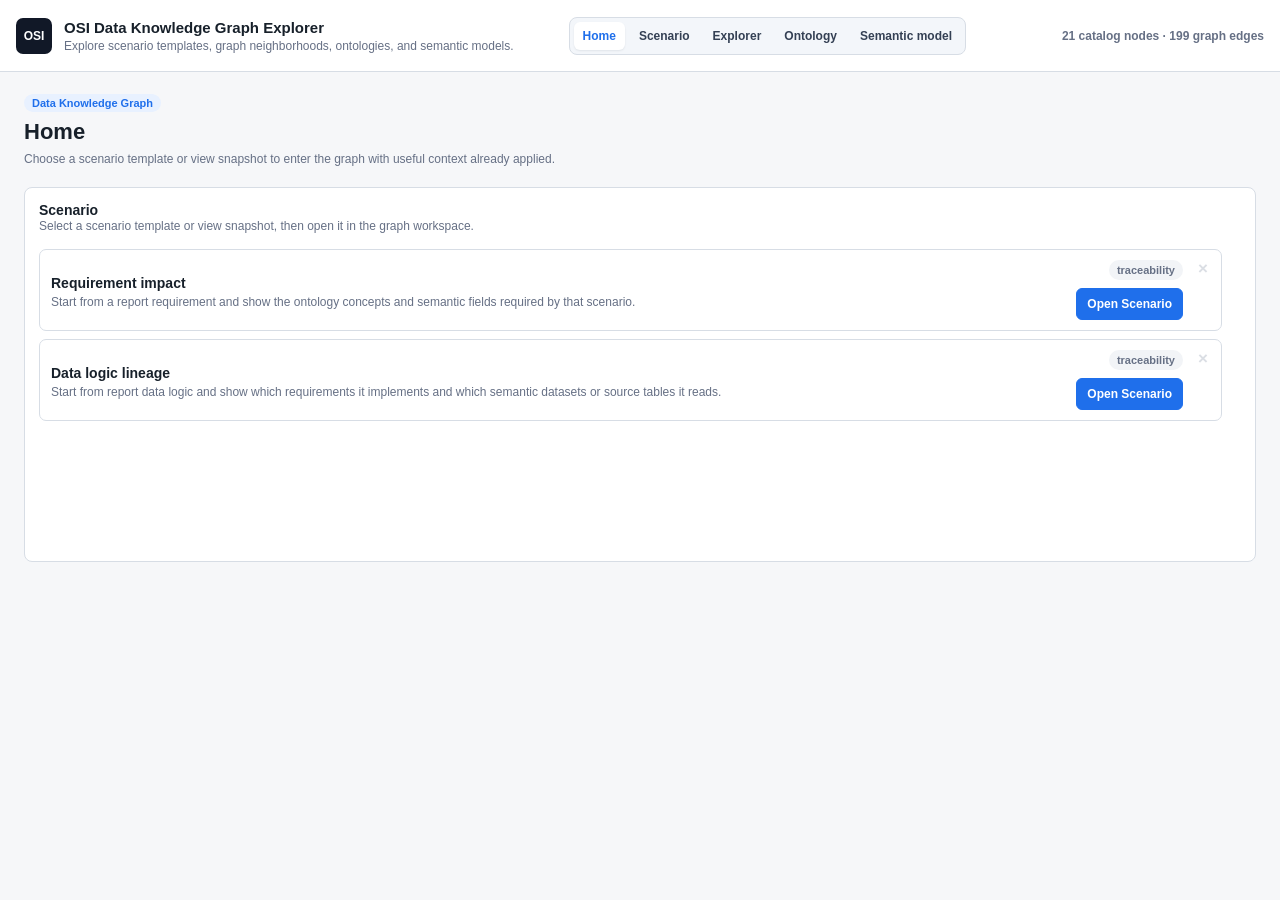
==== demo/collateral/frontend/index.html @ bb458a73 "Refine scenario home cards and focus search" ====
<!doctype html>
<html lang="en">
  <head>
    <meta charset="utf-8" />
    <meta name="viewport" content="width=device-width, initial-scale=1" />
    <title>OSI Data Knowledge Graph Explorer</title>
    <link rel="stylesheet" href="./style.css?v=osi-scenario-home-v1" />
  </head>
  <body>
    <header class="topbar">
      <div class="brand">
        <div class="mark">OSI</div>
        <div>
          <h1>OSI Data Knowledge Graph Explorer</h1>
          <p>Explore scenario templates, graph neighborhoods, ontologies, and semantic models.</p>
        </div>
      </div>
      <nav class="page-tabs" aria-label="Main views">
        <button id="homeTab" class="tab-button active" type="button">Home</button>
        <button id="scenarioTab" class="tab-button" type="button">Scenario</button>
        <button id="graphTab" class="tab-button" type="button">Explorer</button>
        <button id="ontologyTab" class="tab-button" type="button">Ontology</button>
        <button id="semanticTab" class="tab-button" type="button">Semantic model</button>
      </nav>
      <div id="stats" class="stats"></div>
    </header>

    <main id="homePage" class="page home-page">
      <section class="home-shell">
        <div class="home-header">
          <span class="type-pill">Data Knowledge Graph</span>
          <h2>Home</h2>
          <p>Choose a scenario template or view snapshot to enter the graph with useful context already applied.</p>
        </div>
        <div class="home-grid">
          <section class="home-panel wide">
            <div class="panel-heading">
              <div>
                <h3>Scenario</h3>
                <p>Select a scenario template or view snapshot, then open it in the graph workspace.</p>
              </div>
            </div>
            <div id="homeScenarioList" class="home-card-list home-scroll-list scenario-home-list"></div>
          </section>
        </div>
      </section>
    </main>

    <main id="scenarioPage" class="page scenario-page hidden">
      <section class="scenario-page-shell">
        <div class="home-header compact-header">
          <span class="type-pill">Scenario</span>
          <h2>Scenario</h2>
          <p>Scenario templates apply reusable graph filters and a selectable center node type. View snapshots capture the exact graph state, including selected nodes, expanded fields, selected field links, hidden nodes, scroll, and dragged positions.</p>
        </div>
        <div class="scenario-layout">
          <aside class="scenario-list-column">
            <section class="scenario-block">
              <div class="section-title">Scenario Template</div>
              <div id="presetScenarioList" class="scenario-list"></div>
            </section>
            <section class="scenario-block">
              <div class="section-title">View Snapshot</div>
              <div id="savedScenarioList" class="scenario-list"></div>
            </section>
          </aside>
          <section class="scenario-detail-panel">
            <div id="scenarioDetailPanel" class="scenario-detail-content"></div>
          </section>
        </div>
      </section>
    </main>

    <main id="catalogPage" class="page catalog-page hidden" aria-hidden="true">
      <section class="search-sidebar">
        <label class="field">
          <span>Node name / keyword</span>
          <input id="catalogSearchInput" type="search" placeholder="Search concept, table, requirement, field..." autocomplete="off" />
        </label>

        <section class="filter-section">
          <div class="section-title">Node Type</div>
          <div id="catalogNodeTypeFilters" class="chip-list"></div>
        </section>

        <section class="filter-section">
          <div class="section-title">Edge Type</div>
          <div id="catalogBusinessEdgeTypeFilters" class="chip-list"></div>
          <div id="catalogEdgeTypeFilters" class="chip-list"></div>
          <p class="filter-help">Edge chips filter node-to-node relationships. Field-level links are shown by selecting fields or metric overlays.</p>
        </section>

        <button id="catalogResetButton" class="secondary" type="button">Reset search filters</button>
      </section>

      <section class="catalog-results-shell">
        <div class="results-header">
          <div>
            <h2>Catalog Results</h2>
            <p id="catalogResultSummary">Select a node or relationship to inspect its raw metadata.</p>
          </div>
        </div>
        <div class="result-columns">
          <section>
            <div class="section-title">Nodes</div>
            <div id="nodeResults" class="result-list"></div>
          </section>
          <section>
            <div class="section-title">Edges</div>
            <div id="edgeResults" class="result-list"></div>
          </section>
        </div>
      </section>

      <aside class="detail-panel">
        <div class="detail-header">
          <span id="catalogDetailBadge" class="type-pill">Nothing selected</span>
          <h2 id="catalogDetailTitle">Select a result</h2>
          <p id="catalogDetailDescription">The raw OSI-derived catalog record or graph edge will appear here.</p>
          <button id="openGraphButton" class="primary" type="button" disabled>Open in graph</button>
        </div>
        <div id="catalogDetailBody" class="detail-body"></div>
      </aside>
    </main>

    <main id="graphPage" class="page graph-page hidden">
      <aside class="graph-controls">
        <button id="backToCatalogButton" class="secondary hidden" type="button">Back to catalog</button>

        <section id="graphFocusSection" class="filter-section">
          <div class="section-title">Focus</div>
          <div id="graphFocusCard" class="focus-card"></div>
          <label class="field compact-field">
            <span>Focus node</span>
            <input id="graphFocusInput" type="search" list="graphFocusDatalist" placeholder="Search node name, type, or id..." autocomplete="off" />
            <datalist id="graphFocusDatalist"></datalist>
            <div id="graphFocusResults" class="focus-search-results hidden"></div>
          </label>
        </section>

        <section id="graphViewSelectorSection" class="filter-section hidden">
          <div id="graphViewSelectorTitle" class="section-title">View Object</div>
          <select id="graphViewSelector" aria-label="View object selector"></select>
        </section>

        <section id="graphHiddenSection" class="filter-section">
          <div class="section-title">Hidden Nodes</div>
          <div id="hiddenNodeList" class="hidden-node-list"></div>
          <button id="restoreHiddenButton" class="secondary" type="button">Restore hidden nodes</button>
        </section>

        <section id="graphDepthSection" class="filter-section">
          <div class="section-title">Max Depth</div>
          <div class="depth-row">
            <input id="depthInput" type="range" min="1" max="4" value="1" />
            <strong id="depthValue">1</strong>
          </div>
        </section>

        <section id="graphNodeTypeSection" class="filter-section">
          <div class="section-title">Node Type</div>
          <div id="graphNodeTypeFilters" class="chip-list"></div>
        </section>

        <section id="graphMetricSection" class="filter-section hidden">
          <div class="section-title">Metric Overlay</div>
          <div id="graphMetricFilters" class="chip-list"></div>
          <p class="filter-help">Selected metrics are drawn as overlay nodes with their semantic and dataset dependencies.</p>
        </section>

        <section id="graphEdgeTypeSection" class="filter-section">
          <div class="section-title">Edge Type</div>
          <div id="graphBusinessEdgeTypeFilters" class="chip-list"></div>
          <div id="graphEdgeTypeFilters" class="chip-list"></div>
          <p class="filter-help">Edge chips filter node-to-node relationships. Field-level links are shown by selecting fields or metric overlays.</p>
        </section>

        <button id="graphResetButton" class="secondary" type="button">Reset graph filters</button>

        <div id="graphScenarioSidebarHost">
          <section id="graphScenarioSection" class="filter-section scenario-section">
          <div class="section-title">Scenario</div>
          <div class="scenario-controls">
            <select id="scenarioSelect" aria-label="Scenario template or view snapshot"></select>
            <select id="scenarioCenterSelect" aria-label="Scenario center node"></select>
            <p id="scenarioHint" class="filter-help">Use Save scenario to store reusable templates or exact view snapshots.</p>
          </div>
        </section>
        </div>
      </aside>

      <section class="graph-shell">
        <div class="graph-toolbar">
          <div class="graph-title-area">
            <span id="focusType" class="type-pill">node</span>
            <div id="graphScopeSelectorHost" class="graph-scope-selector hidden">
              <label>
                <span id="graphScopeSelectorLabel">Model</span>
                <select id="graphScopeSelector" aria-label="Graph view scope selector"></select>
              </label>
            </div>
            <div id="graphScenarioTopHost" class="scenario-top-host hidden"></div>
            <h2 id="focusTitle">Explorer</h2>
            <p id="focusDescription">Choose max depth and filters to decide which nodes and edges are visible.</p>
          </div>
          <div class="toolbar-actions">
            <button id="fitButton" type="button">Fit graph</button>
            <button id="expandSelectedButton" type="button">Expand fields</button>
            <button id="openScenarioSaveButton" class="primary" type="button">Save scenario</button>
          </div>
        </div>
        <div id="graphViewport" class="graph-viewport">
          <svg id="edgeLayer" aria-hidden="true"></svg>
          <div id="graphBoard" class="graph-board"></div>
          <svg id="fieldEdgeLayer" aria-hidden="true"></svg>
        </div>
      </section>

      <aside class="detail-panel graph-detail">
        <div class="detail-header">
          <span id="graphDetailBadge" class="type-pill">Graph detail</span>
          <h2 id="graphDetailTitle">Select a node or edge</h2>
          <p id="graphDetailDescription">Graph selection details appear here.</p>
        </div>
        <div id="graphDetailBody" class="detail-body"></div>
      </aside>
    </main>


    <div id="scenarioSaveModal" class="modal-backdrop hidden" role="dialog" aria-modal="true" aria-labelledby="scenarioSaveModalTitle">
      <section class="modal-card scenario-save-modal">
        <div class="modal-header">
          <div>
            <span class="type-pill">Scenario</span>
            <h2 id="scenarioSaveModalTitle">Save scenario</h2>
          </div>
          <button id="scenarioModalCloseButton" class="icon-button" type="button" aria-label="Close save scenario dialog">&times;</button>
        </div>
        <div class="modal-body">
          <label class="field">
            <span>Save Type</span>
            <select id="scenarioModalSaveKindSelect" aria-label="Scenario save type">
              <option value="template">Scenario Template</option>
              <option value="snapshot">View Snapshot</option>
            </select>
          </label>
          <label class="field">
            <span>Name</span>
            <input id="scenarioModalNameInput" type="text" placeholder="Scenario name" autocomplete="off" />
          </label>
          <label class="field">
            <span>Description</span>
            <textarea id="scenarioModalDescriptionInput" rows="4" placeholder="Describe when this scenario should be used"></textarea>
          </label>
          <p id="scenarioModalHint" class="filter-help">Scenario Template saves reusable filters. View Snapshot saves the exact current graph state.</p>
        </div>
        <div class="modal-actions">
          <button id="scenarioModalCancelButton" type="button">Cancel</button>
          <button id="scenarioModalSaveButton" class="primary" type="button">Save scenario</button>
        </div>
      </section>
    </div>
    <script src="./vendor/elk.bundled.js?v=0.9.3"></script>
    <script src="./graph-data.js?v=osi-scenario-home-v1"></script>
    <script src="./catalog-data.js?v=osi-scenario-home-v1"></script>
    <script src="./summary-data.js?v=osi-scenario-home-v1"></script>
    <script src="./scenario-data.js?v=osi-scenario-home-v1"></script>
    <script src="./app.js?v=osi-scenario-home-v1"></script>
  </body>
</html>
---- demo/collateral/frontend/style.css ----
:root {
  --bg: #f6f7f9;
  --panel: #ffffff;
  --panel-soft: #f3f6fa;
  --text: #17202a;
  --muted: #667085;
  --line: #d7dde5;
  --line-soft: #edf0f4;
  --accent: #1f6feb;
  --accent-soft: #e8f1ff;
  --shadow: 0 1px 2px rgba(16, 24, 40, .06), 0 14px 32px rgba(16, 24, 40, .08);
}

* { box-sizing: border-box; }

#codex-browser-sidebar-comments-root {
  pointer-events: none !important;
}

body {
  margin: 0;
  height: 100vh;
  overflow: hidden;
  display: grid;
  grid-template-rows: 72px minmax(0, 1fr);
  background: var(--bg);
  color: var(--text);
  font-family: Inter, "Segoe UI", Arial, sans-serif;
  letter-spacing: 0;
}

button,
input,
select,
textarea {
  font: inherit;
}

button {
  min-height: 32px;
  border: 1px solid var(--line);
  border-radius: 6px;
  background: #fff;
  color: #344054;
  padding: 6px 10px;
  font-size: 12px;
  font-weight: 700;
  cursor: pointer;
}

button:hover {
  border-color: #aeb9c8;
  background: #f9fbff;
}

button:disabled {
  cursor: not-allowed;
  opacity: .48;
}

button.primary,
button.active {
  border-color: var(--accent);
  background: var(--accent);
  color: #fff;
}

button.secondary {
  width: 100%;
}
.danger-button {
  border-color: #fecaca;
  color: #b42318;
  background: #fff;
}

.danger-button:hover {
  border-color: #fda4af;
  background: #fff5f5;
}

.danger-button:disabled {
  opacity: .45;
  cursor: not-allowed;
}

input[type="search"],
input[type="text"],
select {
  width: 100%;
  height: 38px;
  border: 1px solid var(--line);
  border-radius: 6px;
  padding: 0 12px;
  outline: none;
  background: #fff;
  color: var(--text);
}
textarea {
  width: 100%;
  min-height: 96px;
  border: 1px solid var(--line);
  border-radius: 6px;
  padding: 9px 11px;
  outline: none;
  background: #fff;
  color: var(--text);
  resize: vertical;
  line-height: 1.4;
}

input[type="search"]:focus,
input[type="text"]:focus,
select:focus,
textarea:focus {
  border-color: #8fb3ff;
  box-shadow: 0 0 0 3px rgba(31, 111, 235, .12);
}

h1,
h2,
h3,
p {
  margin: 0;
}

.topbar {
  display: grid;
  grid-template-columns: minmax(280px, 1fr) auto minmax(180px, 280px);
  gap: 18px;
  align-items: center;
  padding: 0 16px;
  border-bottom: 1px solid var(--line);
  background: rgba(255, 255, 255, .98);
  z-index: 10;
}

.brand {
  display: flex;
  align-items: center;
  gap: 12px;
  min-width: 0;
}

.mark {
  width: 36px;
  height: 36px;
  display: grid;
  place-items: center;
  border-radius: 7px;
  background: #111827;
  color: #fff;
  font-size: 12px;
  font-weight: 850;
}

.brand h1 {
  font-size: 15px;
  font-weight: 780;
}

.brand p,
.field span,
.stats,
.muted {
  color: var(--muted);
}

.brand p {
  margin-top: 3px;
  font-size: 12px;
}

.page-tabs {
  display: inline-flex;
  flex-wrap: wrap;
  justify-content: center;
  gap: 5px;
  padding: 4px;
  border: 1px solid var(--line);
  border-radius: 8px;
  background: var(--panel-soft);
}

.tab-button {
  border: 0;
  min-height: 28px;
  padding: 0 9px;
  background: transparent;
  font-size: 12px;
}

.tab-button.active {
  background: #fff;
  color: var(--accent);
  box-shadow: 0 1px 2px rgba(16, 24, 40, .08);
}

.stats {
  justify-self: end;
  font-size: 12px;
  font-weight: 650;
}

.page {
  min-height: 0;
  overflow: hidden;
}

.hidden {
  display: none !important;
}

.catalog-page {
  display: grid;
  grid-template-columns: 300px minmax(720px, 1fr) 430px;
}

.graph-page {
  display: grid;
  grid-template-columns: 300px minmax(640px, 1fr) 410px;
}

.search-sidebar,
.graph-controls,
.detail-panel {
  min-height: 0;
  overflow: auto;
  background: var(--panel);
}

.search-sidebar,
.graph-controls {
  border-right: 1px solid var(--line);
  padding: 14px;
}

.detail-panel {
  border-left: 1px solid var(--line);
}

.field {
  display: grid;
  gap: 6px;
}

.field span,
.section-title {
  font-size: 11px;
  font-weight: 850;
  text-transform: uppercase;
}

.section-title {
  margin-bottom: 10px;
  color: #344054;
}

.filter-section {
  padding: 14px 0;
  border-bottom: 1px solid var(--line-soft);
}

.filter-section:last-of-type {
  border-bottom: 0;
}

.chip-list {
  display: flex;
  flex-wrap: wrap;
  gap: 7px;
}

.filter-subtitle {
  margin: 2px 0 -1px;
  color: var(--muted);
  font-size: 10px;
  font-weight: 850;
  letter-spacing: .02em;
  text-transform: uppercase;
}
.filter-chip {
  min-height: 26px;
  padding: 4px 8px;
  border-radius: 999px;
  font-size: 11px;
}

.filter-chip.type-colored {
  border-color: color-mix(in srgb, var(--chip-color) 42%, #d5deea);
  background: color-mix(in srgb, var(--chip-color) 8%, #fff);
  color: var(--chip-color);
}

.filter-chip.type-colored.active {
  border-color: var(--chip-color);
  background: var(--chip-color);
  color: #fff;
}

.filter-chip small {
  opacity: .72;
}

#catalogBusinessEdgeTypeFilters,
#catalogEdgeTypeFilters,
#graphBusinessEdgeTypeFilters,
#graphEdgeTypeFilters {
  display: grid;
  grid-template-columns: minmax(0, 1fr);
  gap: 6px;
}

.relation-chip {
  max-width: 100%;
  border-radius: 7px;
  white-space: normal;
  overflow-wrap: anywhere;
}

.route-chip {
  width: 100%;
  display: grid;
  min-height: 30px;
  grid-template-columns: minmax(0, 1fr) 16px minmax(0, 1fr);
  align-items: center;
  gap: 5px;
  padding: 5px 7px;
  border-color: #d5deea;
  background: #fff;
  color: #26364c;
  box-shadow: inset 0 0 0 1px rgba(255, 255, 255, .55);
}

.route-chip:hover {
  border-color: #aeb9c8;
  background: #f8fbff;
}

.route-chip.active {
  border-color: #84aef5;
  background: #f3f7ff;
  color: #17233a;
  box-shadow: inset 3px 0 0 var(--accent);
}

.route-end {
  min-width: 0;
  display: inline-flex;
  align-items: center;
  gap: 5px;
}

.route-dot {
  width: 7px;
  height: 7px;
  flex: 0 0 7px;
  border-radius: 999px;
  background: var(--route-color);
}

.route-name {
  min-width: 0;
  overflow: hidden;
  color: inherit;
  font-size: 10.5px;
  font-weight: 750;
  line-height: 1.15;
  text-overflow: ellipsis;
  white-space: nowrap;
}

.route-arrow {
  color: #66758a;
  font-size: 10px;
  font-weight: 800;
  text-align: center;
}

.multi-select {
  width: 100%;
}

.multi-select summary {
  min-height: 34px;
  display: flex;
  align-items: center;
  justify-content: space-between;
  gap: 8px;
  padding: 7px 10px;
  border: 1px solid #cfd8e6;
  border-radius: 7px;
  background: #fff;
  color: #1d2939;
  font-size: 12px;
  font-weight: 750;
  cursor: pointer;
  user-select: none;
}

.multi-select summary::-webkit-details-marker {
  display: none;
}

.multi-select summary::after {
  content: "";
  width: 7px;
  height: 7px;
  border-right: 1.6px solid #667085;
  border-bottom: 1.6px solid #667085;
  transform: rotate(45deg) translateY(-2px);
}

.multi-select[open] summary::after {
  transform: rotate(-135deg) translateY(-1px);
}

.multi-select-menu {
  margin-top: 6px;
  max-height: 220px;
  overflow: auto;
  padding: 6px;
  border: 1px solid #d9e2ee;
  border-radius: 7px;
  background: #fff;
  box-shadow: var(--shadow);
}

.multi-actions {
  display: flex;
  gap: 6px;
  padding: 2px 2px 7px;
  margin-bottom: 3px;
  border-bottom: 1px solid var(--line-soft);
}

.multi-actions button {
  min-height: 24px;
  padding: 3px 7px;
  border-radius: 6px;
  font-size: 11px;
}

.multi-option {
  display: grid;
  grid-template-columns: 16px minmax(0, 1fr);
  align-items: start;
  gap: 8px;
  padding: 7px 6px;
  border-radius: 6px;
  color: #344054;
  font-size: 12px;
  line-height: 1.35;
  cursor: pointer;
}

.multi-option:hover {
  background: #f2f6fb;
}

.multi-option input {
  margin: 1px 0 0;
  accent-color: var(--accent);
}

.multi-option span {
  overflow-wrap: anywhere;
}

.filter-help {
  margin-top: 8px;
  color: var(--muted);
  font-size: 11px;
  line-height: 1.35;
}

.scenario-controls {
  display: grid;
  gap: 8px;
}

.scenario-section {
  margin-top: 14px;
}

.scenario-actions {
  display: grid;
  grid-template-columns: minmax(0, 1fr) minmax(0, 1fr);
  gap: 8px;
}

.hidden-node-list {
  display: grid;
  gap: 7px;
  margin-bottom: 8px;
}

.hidden-node-row {
  display: grid;
  grid-template-columns: minmax(0, 1fr) auto;
  align-items: center;
  gap: 8px;
  padding: 8px;
  border: 1px solid var(--line);
  border-radius: 7px;
  background: #fff;
}

.hidden-node-row strong,
.hidden-node-row small {
  display: block;
  overflow-wrap: anywhere;
}

.hidden-node-row small {
  margin-top: 2px;
  color: var(--muted);
  font-size: 11px;
}

.hidden-node-row button {
  min-height: 24px;
  padding: 3px 7px;
  border-radius: 999px;
  font-size: 11px;
}

.catalog-results-shell {
  min-width: 0;
  min-height: 0;
  overflow: hidden;
  display: grid;
  grid-template-rows: auto minmax(0, 1fr);
}

.results-header,
.graph-toolbar {
  padding: 16px 18px;
  border-bottom: 1px solid var(--line-soft);
  background: #fff;
}

.results-header h2,
.graph-toolbar h2,
.detail-header h2 {
  font-size: 20px;
  font-weight: 780;
  overflow-wrap: anywhere;
}

.results-header p,
.graph-toolbar p,
.detail-header p {
  margin-top: 5px;
  color: var(--muted);
  font-size: 13px;
  line-height: 1.45;
}

.result-columns {
  min-height: 0;
  overflow: hidden;
  display: grid;
  grid-template-columns: minmax(0, 1fr) minmax(0, 1fr);
  gap: 14px;
  padding: 14px;
}

.result-columns > section {
  min-height: 0;
  overflow: hidden;
  display: grid;
  grid-template-rows: auto minmax(0, 1fr);
}

.result-list {
  min-height: 0;
  overflow: auto;
  display: grid;
  align-content: start;
  gap: 8px;
}

.result-item,
.edge-item,
.mini-card {
  border: 1px solid var(--line);
  border-radius: 7px;
  background: #fff;
  padding: 10px;
  cursor: pointer;
}

.result-item,
.edge-item {
  position: relative;
  padding-right: 74px;
}

.result-item:hover,
.result-item.selected,
.edge-item:hover,
.edge-item.selected,
.mini-card:hover {
  border-color: var(--accent);
  box-shadow: 0 0 0 3px rgba(31, 111, 235, .10);
}

.result-row {
  display: grid;
  grid-template-columns: 12px minmax(0, 1fr);
  gap: 9px;
}

.result-dot,
.node-dot {
  width: 10px;
  height: 10px;
  margin-top: 3px;
  border-radius: 50%;
  flex: 0 0 auto;
}

.result-name,
.mini-card strong {
  display: block;
  font-size: 13px;
  font-weight: 760;
  overflow-wrap: anywhere;
}

.result-meta,
.edge-meta,
.mini-card small,
.node-title small,
.node-description,
.field-row small {
  color: var(--muted);
  font-size: 11px;
  line-height: 1.35;
}

.result-meta,
.edge-meta {
  margin-top: 3px;
  overflow-wrap: anywhere;
}

.inline-action {
  position: absolute;
  top: 8px;
  right: 8px;
  min-height: 24px;
  padding: 2px 8px;
  border-radius: 999px;
  font-size: 11px;
}

.edge-line {
  display: flex;
  flex-wrap: wrap;
  gap: 5px;
  align-items: center;
  font-size: 12px;
  line-height: 1.4;
}

.edge-line strong {
  overflow-wrap: anywhere;
}

.detail-header {
  padding: 18px;
  border-bottom: 1px solid var(--line);
}

.detail-header .primary {
  margin-top: 14px;
}

.detail-body {
  padding-bottom: 20px;
}

.detail-section {
  padding: 15px 18px;
  border-bottom: 1px solid var(--line-soft);
}

.detail-section h3 {
  margin-bottom: 10px;
  color: #344054;
  font-size: 11px;
  font-weight: 850;
  text-transform: uppercase;
}

.type-pill,
.edge-pill,
.tag-pill {
  display: inline-flex;
  align-items: center;
  width: fit-content;
  max-width: 100%;
  border-radius: 999px;
  padding: 3px 8px;
  background: var(--accent-soft);
  color: var(--accent);
  font-size: 11px;
  font-weight: 800;
  overflow-wrap: anywhere;
}

.tag-list {
  display: flex;
  flex-wrap: wrap;
  gap: 6px;
}

.tag-pill {
  color: #475467;
  background: #eef2f7;
}

.kv {
  display: grid;
  grid-template-columns: 112px minmax(0, 1fr);
  gap: 10px;
  padding: 7px 0;
  border-bottom: 1px solid var(--line-soft);
  font-size: 12px;
}

.kv:last-child {
  border-bottom: 0;
}

.kv span {
  color: var(--muted);
}

.kv strong {
  font-weight: 650;
  overflow-wrap: anywhere;
  line-height: 1.4;
}

.raw-block {
  margin: 0;
  max-height: 360px;
  overflow: auto;
  border: 1px solid var(--line);
  border-radius: 7px;
  padding: 10px;
  background: #101828;
  color: #f8fafc;
  font-size: 11px;
  line-height: 1.45;
  white-space: pre-wrap;
  overflow-wrap: anywhere;
}

.field-table {
  border: 1px solid var(--line);
  border-radius: 7px;
  overflow: hidden;
}

.field-table-row {
  display: grid;
  grid-template-columns: minmax(0, 1fr) 86px;
  gap: 8px;
  padding: 8px 10px;
  border-top: 1px solid var(--line-soft);
  font-size: 12px;
}

.field-table-row:first-child {
  border-top: 0;
}

.field-table-row strong {
  overflow-wrap: anywhere;
}

.mini-list {
  display: grid;
  gap: 8px;
}

.mini-card p {
  margin-top: 5px;
  color: var(--muted);
  font-size: 12px;
  line-height: 1.4;
}

.focus-card {
  border: 1px solid var(--line);
  border-radius: 7px;
  padding: 10px;
  background: var(--panel-soft);
}

.focus-card strong {
  display: block;
  font-size: 13px;
  overflow-wrap: anywhere;
}

.focus-card small {
  display: block;
  margin-top: 4px;
  color: var(--muted);
  font-size: 11px;
  overflow-wrap: anywhere;
}

.detail-header p:empty {
  display: none;
}

.compact-field {
  margin-top: 8px;
}

.compact-field input {
  min-height: 34px;
  font-size: 12px;
}

.compact-field {
  position: relative;
}

.focus-search-results {
  position: absolute;
  z-index: 40;
  left: 0;
  right: 0;
  top: calc(100% + 4px);
  max-height: 260px;
  overflow-y: auto;
  border: 1px solid var(--line);
  border-radius: 7px;
  background: var(--panel);
  box-shadow: 0 14px 34px rgba(15, 23, 42, 0.14);
  padding: 4px;
}

.focus-search-option {
  width: 100%;
  display: grid;
  gap: 2px;
  padding: 7px 8px;
  border: 0;
  border-radius: 5px;
  background: transparent;
  text-align: left;
  cursor: pointer;
}

.focus-search-option:hover {
  background: #eff6ff;
}

.focus-search-option strong {
  font-size: 12px;
  line-height: 1.25;
  color: var(--text);
  overflow-wrap: anywhere;
}

.focus-search-option small,
.focus-search-empty {
  font-size: 11px;
  line-height: 1.3;
  color: var(--muted);
  overflow-wrap: anywhere;
}

.focus-search-empty {
  padding: 8px;
}

.home-page .home-panel.wide {
  grid-column: 1 / -1;
}

.depth-row {
  display: grid;
  grid-template-columns: minmax(0, 1fr) 32px;
  gap: 10px;
  align-items: center;
}

.depth-row strong {
  text-align: center;
}

.graph-shell {
  min-width: 0;
  min-height: 0;
  display: grid;
  grid-template-rows: auto minmax(0, 1fr);
  overflow: hidden;
}

.graph-toolbar {
  display: flex;
  justify-content: space-between;
  align-items: flex-start;
  gap: 16px;
}

.graph-toolbar h2 {
  margin-top: 8px;
}

.toolbar-actions {
  display: flex;
  gap: 8px;
  white-space: nowrap;
}

.graph-viewport {
  position: relative;
  min-height: 0;
  overflow: auto;
  background:
    linear-gradient(#e9eef5 1px, transparent 1px),
    linear-gradient(90deg, #e9eef5 1px, transparent 1px),
    #fbfcfe;
  background-size: 28px 28px;
}

#edgeLayer,
#fieldEdgeLayer {
  position: absolute;
  inset: 0;
  width: 1800px;
  height: 1300px;
  pointer-events: auto;
}

#edgeLayer {
  z-index: 1;
}

#fieldEdgeLayer {
  z-index: 3;
  pointer-events: none;
}

.graph-board {
  position: relative;
  width: 1800px;
  height: 1300px;
  z-index: 2;
  pointer-events: none;
}

.graph-band {
  position: absolute;
  border: 1px solid #cfd8e6;
  border-radius: 8px;
  background: rgba(255, 255, 255, .64);
  box-shadow: inset 0 0 0 1px rgba(255, 255, 255, .72);
  z-index: 0;
  pointer-events: none;
  padding: 14px 16px;
  color: #344054;
}

.graph-band strong,
.graph-band small {
  display: block;
}

.graph-band strong {
  font-size: 13px;
  font-weight: 780;
  text-transform: uppercase;
}

.graph-band small {
  margin-top: 3px;
  font-size: 11px;
  color: var(--muted);
}

.graph-band.ontology {
  border-color: #b9d2ff;
  background: rgba(244, 248, 255, .68);
}

.graph-band.semantic {
  border-color: #a9d9b8;
  background: rgba(243, 251, 245, .68);
}
.graph-node {
  --node-color: #64748b;
  position: absolute;
  width: 230px;
  min-height: 94px;
  border: 1px solid color-mix(in srgb, var(--node-color) 38%, #cfd8e6);
  border-radius: 7px;
  background: linear-gradient(90deg, color-mix(in srgb, var(--node-color) 8%, #fff) 0%, #ffffff 58%);
  box-shadow: var(--shadow);
  cursor: grab;
  overflow: hidden;
  pointer-events: auto;
}

.graph-node::before {
  content: "";
  position: absolute;
  inset: 0 auto 0 0;
  width: 5px;
  background: var(--node-color);
}

.graph-node.concept-node {
  border-color: #b9d2ff;
  background: linear-gradient(90deg, #f4f8ff 0%, #ffffff 58%);
}

.graph-node.concept-node::before {
  background: var(--node-color, #2563eb);
}

.graph-node.db-node {
  border-color: #a9d9b8;
  background: linear-gradient(90deg, #f3fbf5 0%, #ffffff 58%);
}

.graph-node.db-node::before {
  background: var(--node-color, #159947);
}
.graph-node.requirement-node {
  border-color: #fed7aa;
  background: linear-gradient(90deg, #fff7ed 0%, #ffffff 58%);
}

.graph-node.requirement-node::before {
  background: var(--node-color, #c2410c);
}

.graph-node.data-logic-node {
  border-color: #ddd6fe;
  background: linear-gradient(90deg, #faf5ff 0%, #ffffff 58%);
}

.graph-node.data-logic-node::before {
  background: var(--node-color, #9333ea);
}

.graph-node.dragging {
  cursor: grabbing;
  border-color: var(--accent);
  box-shadow: 0 0 0 4px rgba(31, 111, 235, .16), var(--shadow);
}

.graph-node.expanded {
  width: 280px;
}

.lane-label {
  position: absolute;
  z-index: 0;
  padding: 4px 8px;
  border: 1px solid #d9e2ee;
  border-radius: 999px;
  background: rgba(255, 255, 255, .82);
  color: #667085;
  font-size: 11px;
  font-weight: 850;
  text-transform: uppercase;
  pointer-events: none;
}

.graph-node.center {
  border-color: var(--accent);
  box-shadow: 0 0 0 4px rgba(31, 111, 235, .13), var(--shadow);
}

.graph-node.selected,
.graph-node:hover {
  border-color: var(--accent);
}

.node-main {
  position: relative;
  padding: 13px 34px 11px 15px;
}

.node-top {
  display: flex;
  align-items: flex-start;
  justify-content: space-between;
  gap: 8px;
}

.node-actions {
  display: flex;
  flex-wrap: wrap;
  justify-content: flex-end;
  gap: 5px;
  flex: 0 0 auto;
}

.node-title {
  min-width: 0;
}

.node-title-text {
  min-width: 0;
}

.node-kind-badge {
  display: inline-flex;
  align-items: center;
  width: fit-content;
  max-width: 100%;
  margin-bottom: 4px;
  padding: 2px 7px;
  border-radius: 999px;
  font-size: 10px;
  font-weight: 850;
  line-height: 1.2;
  text-transform: uppercase;
  letter-spacing: 0;
  color: var(--node-color);
  background: color-mix(in srgb, var(--node-color) 13%, #fff);
}

.node-kind-badge.concept {
  color: #1d4ed8;
  background: #dbeafe;
}

.node-kind-badge.db {
  color: #047857;
  background: #d9fbe8;
}

.node-kind-badge.other {
  color: #475467;
  background: #eef2f7;
}
.node-kind-badge.requirement {
  color: #c2410c;
  background: #ffedd5;
}

.node-kind-badge.data-logic {
  color: #7e22ce;
  background: #f3e8ff;
}

.graph-node[data-node-type] {
  border-color: color-mix(in srgb, var(--node-color) 38%, #cfd8e6);
  background: linear-gradient(90deg, color-mix(in srgb, var(--node-color) 8%, #fff) 0%, #ffffff 58%);
}

.graph-node[data-node-type]::before {
  background: var(--node-color);
}

.graph-node[data-node-type] .node-kind-badge {
  color: var(--node-color);
  background: color-mix(in srgb, var(--node-color) 13%, #fff);
}

.node-title strong {
  display: block;
  font-size: 13px;
  line-height: 1.25;
  overflow-wrap: anywhere;
}

.node-description {
  margin-top: 8px;
  display: -webkit-box;
  -webkit-line-clamp: 2;
  -webkit-box-orient: vertical;
  overflow: hidden;
}

.expand-toggle {
  min-height: 24px;
  padding: 2px 7px;
  font-size: 11px;
  border-radius: 999px;
}

.hide-node-button {
  position: absolute;
  top: 7px;
  right: 7px;
  display: inline-grid;
  place-items: center;
  width: 22px;
  height: 22px;
  min-height: 22px;
  padding: 0;
  border-radius: 999px;
  color: #667085;
  border-color: transparent;
  background: transparent;
  font-size: 18px;
  font-weight: 700;
  line-height: 1;
}

.hide-node-button:hover {
  color: #b42318;
  border-color: #f04438;
  background: #fff5f5;
}

.field-list {
  border-top: 1px solid var(--line-soft);
  background: #fbfcfe;
  padding: 6px;
}

.concept-node .field-list {
  background: #f7faff;
}

.db-node .field-list {
  background: #f6fbf7;
}

.field-row {
  display: grid;
  grid-template-columns: minmax(0, 1fr) 72px;
  gap: 10px;
  padding: 6px 8px;
  border: 1px solid transparent;
  border-radius: 6px;
}

.field-row:hover,
.field-row.connected {
  border-color: #b8cdfb;
  background: #eef5ff;
}

.field-row.selected {
  border-color: var(--accent);
  background: #e8f1ff;
  box-shadow: inset 3px 0 0 var(--accent);
}

.field-row strong {
  display: block;
  font-size: 12px;
  overflow-wrap: anywhere;
}

.field-row small {
  display: -webkit-box;
  -webkit-line-clamp: 2;
  -webkit-box-orient: vertical;
  overflow: hidden;
}

.field-row em {
  color: var(--muted);
  font-size: 10px;
  font-style: normal;
  white-space: nowrap;
  overflow: hidden;
  text-align: right;
  text-overflow: ellipsis;
}

.edge-path {
  fill: none;
  stroke: #98a2b3;
  stroke-width: 1.4;
  opacity: .64;
  pointer-events: stroke;
  cursor: pointer;
}

.edge-hit {
  fill: none;
  stroke: transparent;
  stroke-width: 14;
  pointer-events: stroke;
  cursor: pointer;
}

.edge-path.field-edge {
  stroke-dasharray: 4 4;
  stroke: #b7791f;
}

.edge-path.selected,
.edge-path:hover {
  stroke: var(--accent);
  stroke-width: 3;
  opacity: .96;
}

.edge-label {
  fill: #475467;
  stroke: #fff;
  stroke-width: 4px;
  paint-order: stroke;
  font-size: 10px;
  font-weight: 760;
  pointer-events: auto;
  cursor: pointer;
}

.edge-label.selected,
.edge-label:hover {
  fill: var(--accent);
}

.empty-state {
  padding: 14px;
  border: 1px dashed #cfd8e6;
  border-radius: 7px;
  color: var(--muted);
  background: #fbfcfe;
  font-size: 12px;
}

.empty-state.compact {
  padding: 9px;
  font-size: 11px;
}

@media (max-width: 1180px) {
  .catalog-page,
  .graph-page {
    grid-template-columns: 280px minmax(560px, 1fr);
  }

  .detail-panel {
    display: none;
  }

  .topbar {
    grid-template-columns: minmax(240px, 1fr) auto;
  }

  .stats {
    display: none;
  }
}

.graph-controls select {
  width: 100%;
  min-height: 32px;
  font-size: 12px;
}

.home-page,
.scenario-page {
  overflow: auto;
  background: var(--bg);
}

.home-shell,
.scenario-page-shell {
  max-width: 1320px;
  margin: 0 auto;
  padding: 22px 24px 28px;
}

.home-header {
  display: grid;
  gap: 7px;
  margin-bottom: 18px;
}

.home-header h2 {
  font-size: 22px;
  line-height: 1.15;
}

.home-header p,
.panel-heading p,
.home-card p,
.scenario-list-card small,
.scenario-detail-heading p,
.scenario-status {
  color: var(--muted);
  font-size: 12px;
  line-height: 1.45;
}

.compact-header {
  margin-bottom: 14px;
}

.home-grid {
  display: grid;
  grid-template-columns: repeat(2, minmax(0, 1fr));
  gap: 14px;
}

.home-panel,
.scenario-detail-panel,
.scenario-list-column {
  border: 1px solid var(--line);
  border-radius: 8px;
  background: var(--panel);
}

.home-panel {
  min-width: 0;
  padding: 14px;
}

.home-panel.wide {
  grid-column: 1 / -1;
}

.panel-heading {
  display: flex;
  align-items: flex-start;
  justify-content: space-between;
  gap: 12px;
  margin-bottom: 12px;
}

.panel-heading h3 {
  font-size: 14px;
}

.compact-button {
  width: auto !important;
  white-space: nowrap;
}

.home-card-list,
.scenario-list {
  display: grid;
  gap: 8px;
}

.scenario-home-list {
  grid-template-columns: minmax(0, 1fr);
}

.home-card {
  display: flex;
  align-items: center;
  justify-content: space-between;
  gap: 12px;
  min-width: 0;
  border: 1px solid var(--line);
  border-radius: 7px;
  padding: 10px 11px;
  background: #fff;
}

.home-card h4 {
  margin: 6px 0 2px;
  font-size: 14px;
  line-height: 1.2;
}

.home-card > div {
  min-width: 0;
}

.home-card p {
  overflow: hidden;
  text-overflow: ellipsis;
  white-space: nowrap;
}

.scenario-layout {
  display: grid;
  grid-template-columns: 360px minmax(0, 1fr);
  gap: 14px;
  align-items: start;
}

.scenario-list-column {
  display: grid;
  gap: 14px;
  padding: 14px;
}

.scenario-block {
  display: grid;
  gap: 8px;
}

.scenario-list-card {
  display: grid;
  gap: 5px;
  width: 100%;
  min-height: 0;
  justify-items: start;
  text-align: left;
  border-radius: 7px;
  padding: 10px;
  font-weight: 600;
}

.scenario-list-card.active,
.scenario-list-card:hover {
  border-color: var(--accent);
  background: var(--accent-soft);
}

.scenario-detail-panel {
  min-height: 360px;
  padding: 16px;
}

.scenario-detail-content {
  display: grid;
  gap: 14px;
}

.scenario-detail-heading {
  display: grid;
  gap: 7px;
}

.scenario-detail-heading h3 {
  font-size: 18px;
}

.compact-table {
  border: 1px solid var(--line);
  border-radius: 7px;
  overflow: hidden;
}

.scenario-detail-actions {
  display: flex;
  flex-wrap: wrap;
  gap: 8px;
}

.scenario-detail-empty {
  display: grid;
  place-content: center;
  min-height: 280px;
  gap: 8px;
  text-align: center;
  color: var(--muted);
}

.preset-pill {
  background: #fff3e8 !important;
  color: #c2410c !important;
}

.snapshot-pill {
  background: #f3e8ff !important;
  color: #9333ea !important;
}

@media (max-width: 1100px) {
  body { grid-template-rows: auto minmax(0, 1fr); }
  .topbar { grid-template-columns: 1fr; padding: 10px 14px; }
  .stats { justify-self: start; }
  .home-grid,
  .scenario-home-list,
  .scenario-layout { grid-template-columns: 1fr; }
}

.home-scroll-list {
  height: 248px;
  overflow-y: auto;
  scrollbar-gutter: stable;
  padding: 2px 4px 2px 0;
  align-content: start;
}

.home-panel.wide .home-scroll-list {
  height: 300px;
}

.home-entry-card {
  display: grid;
  grid-template-columns: minmax(0, 1fr) auto;
  align-items: center;
  gap: 12px;
}
.home-entry-card.has-delete {
  position: relative;
  padding-right: 38px;
}

.home-card-delete-button {
  position: absolute;
  top: 7px;
  right: 7px;
  min-width: 22px;
  width: 22px;
  height: 22px;
  min-height: 22px;
  display: grid;
  place-items: center;
  border-color: transparent;
  border-radius: 999px;
  background: transparent;
  color: #98a2b3;
  padding: 0;
  font-size: 17px;
  font-weight: 850;
  line-height: 1;
}

.home-card-delete-button:hover {
  border-color: #fecaca;
  background: #fff5f5;
  color: #b42318;
}

.home-card-delete-button:disabled {
  opacity: .35;
  cursor: not-allowed;
}

.home-card-main {
  min-width: 0;
}

.home-card-action {
  display: grid;
  justify-items: end;
  gap: 8px;
  min-width: 132px;
}

.home-card-action button {
  white-space: nowrap;
}
.home-entry-actions {
  display: flex;
  flex-wrap: wrap;
  justify-content: flex-end;
  gap: 6px;
}

.home-entry-card p {
  display: -webkit-box;
  overflow: hidden;
  white-space: normal;
  -webkit-box-orient: vertical;
  -webkit-line-clamp: 2;
}

.home-count {
  flex: 0 0 auto;
  align-self: flex-start;
  padding: 4px 8px;
  border-radius: 999px;
  background: #f2f4f7;
  color: var(--muted);
  font-size: 11px;
  font-weight: 800;
}

@media (max-width: 760px) {
  .home-entry-card {
    grid-template-columns: 1fr;
  }

  .home-card-action {
    width: 100%;
    grid-template-columns: auto 1fr;
    align-items: center;
    justify-items: stretch;
  }

  .home-card-action button {
    justify-self: end;
  }
}


.graph-title-area {
  min-width: 0;
  display: grid;
  gap: 7px;
}

.graph-title-area.model-scope-title {
  grid-template-columns: auto minmax(360px, 860px);
  align-items: center;
  gap: 8px 12px;
}

.model-scope-title .type-pill {
  grid-column: 1;
  grid-row: 1;
}

.model-scope-title .graph-scope-selector {
  grid-column: 2;
  grid-row: 1;
}

.model-scope-title #focusDescription {
  grid-column: 1 / -1;
  max-width: 1120px;
  max-height: 56px;
  overflow-y: auto;
  padding-right: 6px;
  line-height: 1.35;
}
.graph-toolbar.scenario-toolbar {
  display: grid;
  grid-template-columns: minmax(0, 1fr) auto;
  align-items: start;
}

.graph-title-area.scenario-scope-title {
  grid-template-columns: auto minmax(360px, 860px);
  align-items: start;
  gap: 8px 12px;
}

.scenario-scope-title > .type-pill {
  grid-column: 1;
  grid-row: 1;
  margin-top: 6px;
}

.scenario-scope-title .scenario-top-host {
  grid-column: 2;
  grid-row: 1;
  width: 100%;
  min-width: 0;
}

.scenario-scope-title #focusDescription {
  grid-column: 1 / -1;
  max-width: 860px;
  margin-top: 0;
}

.scenario-top-host .scenario-section-top {
  margin-top: 0;
  padding: 0;
  border-bottom: 0;
}

.scenario-top-host .scenario-section-top .section-title {
  margin: 0 0 6px;
}

.scenario-top-host .scenario-controls {
  grid-template-columns: minmax(220px, 1.1fr) minmax(220px, 1.1fr) minmax(150px, .75fr) auto;
  align-items: center;
  gap: 8px;
}

.scenario-top-host #scenarioSelect {
  grid-column: 1;
}

.scenario-top-host #scenarioCenterSelect {
  grid-column: 2 / -1;
}

.scenario-top-host #scenarioNameInput {
  grid-column: 1 / span 2;
}

.scenario-top-host #scenarioSaveKindSelect {
  grid-column: 3;
}

.scenario-top-host .scenario-actions {
  grid-column: 4;
  display: flex;
  gap: 8px;
}

.scenario-top-host .scenario-actions button {
  white-space: nowrap;
}

.scenario-top-host .filter-help {
  grid-column: 1 / -1;
  max-width: 840px;
  margin-top: 0;
}

.graph-scope-selector {
  max-width: 520px;
}

.graph-scope-selector label {
  display: grid;
  grid-template-columns: minmax(240px, 1fr);
  align-items: center;
}

.graph-scope-selector span {
  display: none;
}

.graph-scope-selector select {
  height: 32px;
  border-color: #c7d2e1;
  background: #fff;
  font-size: 13px;
  font-weight: 740;
}

@media (max-width: 1100px) {
  .graph-title-area.scenario-scope-title {
    grid-template-columns: 1fr;
  }

  .scenario-scope-title > .type-pill,
  .scenario-scope-title .scenario-top-host {
    grid-column: 1;
    grid-row: auto;
  }

  .scenario-top-host .scenario-controls {
    grid-template-columns: minmax(0, 1fr) minmax(0, 1fr);
  }

  .scenario-top-host #scenarioSelect,
  .scenario-top-host #scenarioCenterSelect,
  .scenario-top-host #scenarioNameInput,
  .scenario-top-host #scenarioSaveKindSelect,
  .scenario-top-host .scenario-actions,
  .scenario-top-host .filter-help {
    grid-column: auto;
  }

  .scenario-top-host .scenario-actions {
    grid-column: 1 / -1;
  }
}

@media (max-width: 900px) {
  .graph-title-area.model-scope-title {
    grid-template-columns: 1fr;
  }

  .model-scope-title .graph-scope-selector {
    grid-column: 1;
    grid-row: auto;
  }
}

.modal-backdrop {
  position: fixed;
  inset: 0;
  z-index: 50;
  display: grid;
  place-items: center;
  padding: 24px;
  background: rgba(15, 23, 42, .32);
}

.modal-card {
  width: min(520px, 100%);
  border: 1px solid var(--line);
  border-radius: 8px;
  background: #fff;
  box-shadow: 0 24px 70px rgba(15, 23, 42, .22);
}

.modal-header {
  display: flex;
  justify-content: space-between;
  gap: 16px;
  padding: 16px 18px;
  border-bottom: 1px solid var(--line-soft);
}

.modal-header h2 {
  margin-top: 6px;
  font-size: 18px;
  line-height: 1.2;
}

.icon-button {
  min-width: 32px;
  width: 32px;
  height: 32px;
  padding: 0;
  border-radius: 999px;
  font-size: 18px;
  line-height: 1;
}

.modal-body {
  display: grid;
  gap: 12px;
  padding: 16px 18px;
}

.modal-actions {
  display: flex;
  justify-content: flex-end;
  gap: 8px;
  padding: 14px 18px;
  border-top: 1px solid var(--line-soft);
}
/* Scenario save is a toolbar action; the header only selects scenario and center. */
.scenario-top-host .scenario-controls {
  grid-template-columns: minmax(220px, .9fr) minmax(320px, 1.8fr);
  align-items: start;
  gap: 8px;
}

.scenario-top-host #scenarioSelect {
  grid-column: 1;
}

.scenario-top-host #scenarioCenterSelect {
  grid-column: 2;
}

.scenario-top-host .filter-help {
  grid-column: 1 / -1;
  max-width: 840px;
  margin-top: 0;
}

@media (max-width: 1100px) {
  .scenario-top-host .scenario-controls {
    grid-template-columns: minmax(0, 1fr) minmax(0, 1fr);
  }

  .scenario-top-host #scenarioSelect,
  .scenario-top-host #scenarioCenterSelect,
  .scenario-top-host .filter-help {
    grid-column: auto;
  }

  .scenario-top-host .filter-help {
    grid-column: 1 / -1;
  }
}
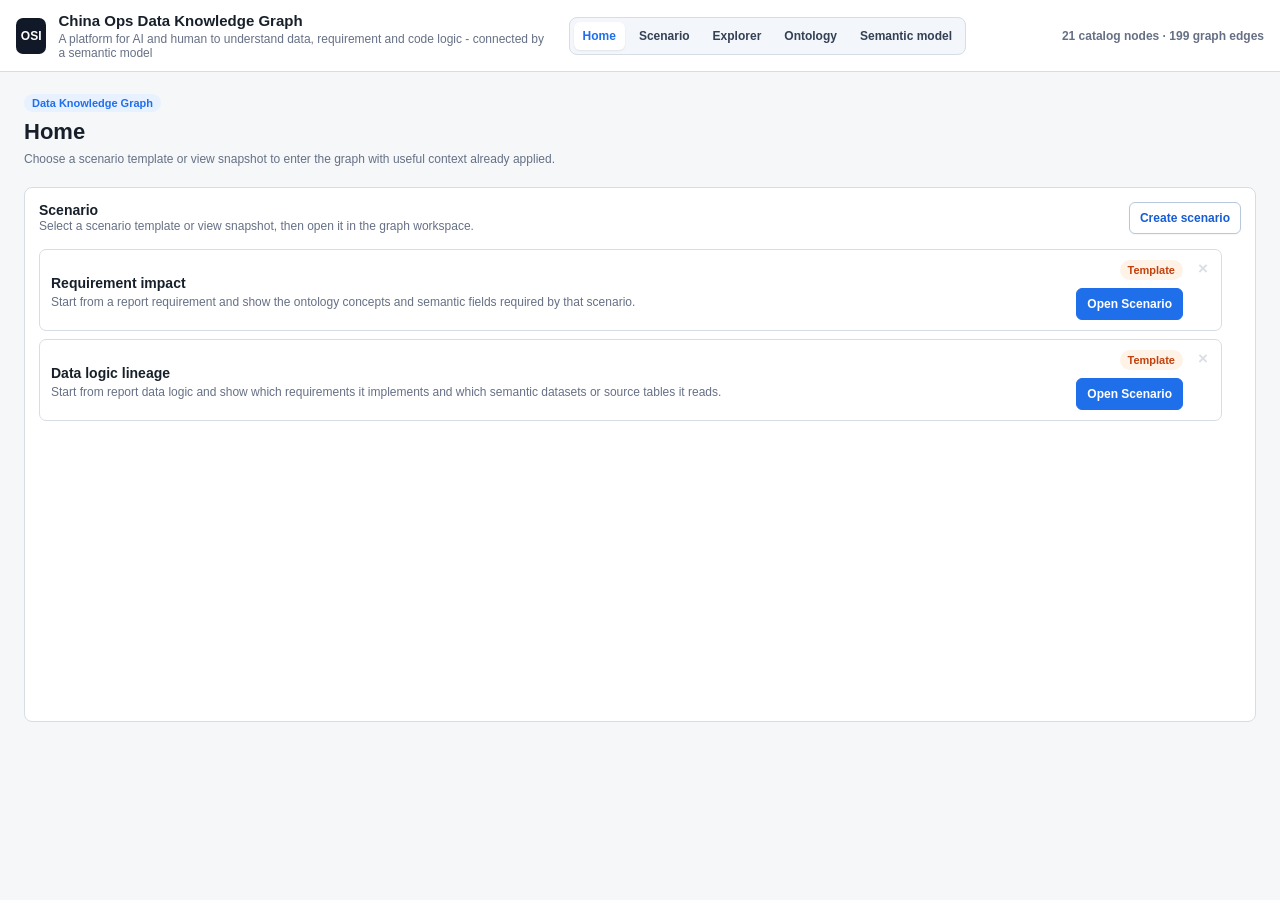
==== commit 27810fa4: "Brand homepage and bilingual loan labels" ====
--- a/demo/collateral/frontend/index.html
+++ b/demo/collateral/frontend/index.html
@@ -3,16 +3,16 @@
   <head>
     <meta charset="utf-8" />
     <meta name="viewport" content="width=device-width, initial-scale=1" />
-    <title>OSI Data Knowledge Graph Explorer</title>
-    <link rel="stylesheet" href="./style.css?v=osi-scenario-home-v1" />
+    <title>China Ops Data Knowledge Graph</title>
+    <link rel="stylesheet" href="./style.css?v=cn-bilingual-v2" />
   </head>
   <body>
     <header class="topbar">
       <div class="brand">
         <div class="mark">OSI</div>
         <div>
-          <h1>OSI Data Knowledge Graph Explorer</h1>
-          <p>Explore scenario templates, graph neighborhoods, ontologies, and semantic models.</p>
+          <h1>China Ops Data Knowledge Graph</h1>
+          <p>A platform for AI and human to understand data, requirement and code logic - connected by a semantic model</p>
         </div>
       </div>
       <nav class="page-tabs" aria-label="Main views">
@@ -39,6 +39,7 @@
                 <h3>Scenario</h3>
                 <p>Select a scenario template or view snapshot, then open it in the graph workspace.</p>
               </div>
+              <button class="compact-button home-add-scenario-button" type="button" data-open-page="graph">Create scenario</button>
             </div>
             <div id="homeScenarioList" class="home-card-list home-scroll-list scenario-home-list"></div>
           </section>
@@ -132,8 +133,7 @@
           <div id="graphFocusCard" class="focus-card"></div>
           <label class="field compact-field">
             <span>Focus node</span>
-            <input id="graphFocusInput" type="search" list="graphFocusDatalist" placeholder="Search node name, type, or id..." autocomplete="off" />
-            <datalist id="graphFocusDatalist"></datalist>
+            <input id="graphFocusInput" type="search" placeholder="Search node name, type, or id..." autocomplete="off" />
             <div id="graphFocusResults" class="focus-search-results hidden"></div>
           </label>
         </section>
@@ -261,11 +261,11 @@
       </section>
     </div>
     <script src="./vendor/elk.bundled.js?v=0.9.3"></script>
-    <script src="./graph-data.js?v=osi-scenario-home-v1"></script>
-    <script src="./catalog-data.js?v=osi-scenario-home-v1"></script>
-    <script src="./summary-data.js?v=osi-scenario-home-v1"></script>
-    <script src="./scenario-data.js?v=osi-scenario-home-v1"></script>
-    <script src="./app.js?v=osi-scenario-home-v1"></script>
+    <script src="./graph-data.js?v=cn-bilingual-v2"></script>
+    <script src="./catalog-data.js?v=cn-bilingual-v2"></script>
+    <script src="./summary-data.js?v=cn-bilingual-v2"></script>
+    <script src="./scenario-data.js?v=cn-bilingual-v2"></script>
+    <script src="./app.js?v=cn-bilingual-v2"></script>
   </body>
 </html>
 
--- a/demo/collateral/frontend/style.css
+++ b/demo/collateral/frontend/style.css
@@ -1439,6 +1439,18 @@
   width: auto !important;
   white-space: nowrap;
 }
+.home-add-scenario-button {
+  border-color: #b8c7dc;
+  background: #fff;
+  color: #175cd3;
+  box-shadow: 0 1px 2px rgba(16, 24, 40, 0.04);
+}
+
+.home-add-scenario-button:hover {
+  border-color: #84adff;
+  background: #f5f8ff;
+  color: #1849a9;
+}
 
 .home-card-list,
 .scenario-list {
@@ -1468,6 +1480,25 @@
   line-height: 1.2;
 }
 
+.bilingual-title {
+  display: grid;
+  gap: 2px;
+  min-width: 0;
+}
+
+.bilingual-title-primary,
+.bilingual-title-secondary {
+  display: block;
+  min-width: 0;
+  overflow-wrap: anywhere;
+}
+
+.bilingual-title-secondary {
+  color: var(--muted);
+  font-size: .9em;
+  font-weight: 650;
+}
+
 .home-card > div {
   min-width: 0;
 }
@@ -1582,7 +1613,7 @@
 }
 
 .home-panel.wide .home-scroll-list {
-  height: 300px;
+  height: 460px;
 }
 
 .home-entry-card {
@@ -1667,6 +1698,16 @@
   font-weight: 800;
 }
 
+.home-count.preset-pill {
+  background: #fff7ed;
+  color: #c2410c;
+}
+
+.home-count.snapshot-pill {
+  background: #faf5ff;
+  color: #7e22ce;
+}
+
 @media (max-width: 760px) {
   .home-entry-card {
     grid-template-columns: 1fr;
@@ -1722,19 +1763,17 @@
 }
 
 .graph-title-area.scenario-scope-title {
-  grid-template-columns: auto minmax(360px, 860px);
+  grid-template-columns: minmax(360px, 980px);
   align-items: start;
   gap: 8px 12px;
 }
 
 .scenario-scope-title > .type-pill {
+  display: none;
+}
+
+.scenario-scope-title .scenario-top-host {
   grid-column: 1;
-  grid-row: 1;
-  margin-top: 6px;
-}
-
-.scenario-scope-title .scenario-top-host {
-  grid-column: 2;
   grid-row: 1;
   width: 100%;
   min-width: 0;
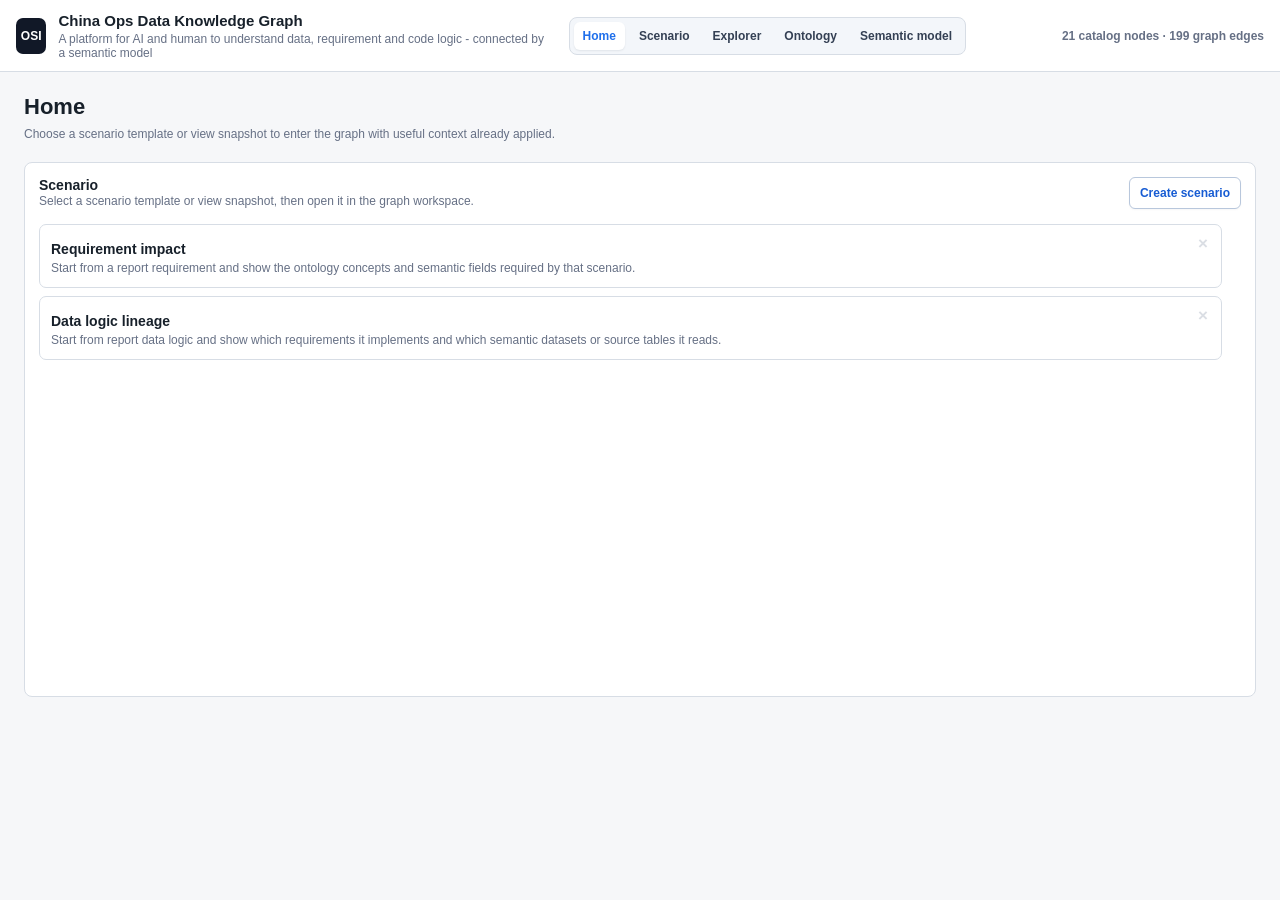
==== commit be609d9b: "Polish scenario navigation and profiles" ====
--- a/demo/collateral/frontend/index.html
+++ b/demo/collateral/frontend/index.html
@@ -4,7 +4,7 @@
     <meta charset="utf-8" />
     <meta name="viewport" content="width=device-width, initial-scale=1" />
     <title>China Ops Data Knowledge Graph</title>
-    <link rel="stylesheet" href="./style.css?v=cn-bilingual-v2" />
+    <link rel="stylesheet" href="./style.css?v=scope-profile-v1" />
   </head>
   <body>
     <header class="topbar">
@@ -28,7 +28,6 @@
     <main id="homePage" class="page home-page">
       <section class="home-shell">
         <div class="home-header">
-          <span class="type-pill">Data Knowledge Graph</span>
           <h2>Home</h2>
           <p>Choose a scenario template or view snapshot to enter the graph with useful context already applied.</p>
         </div>
@@ -261,11 +260,11 @@
       </section>
     </div>
     <script src="./vendor/elk.bundled.js?v=0.9.3"></script>
-    <script src="./graph-data.js?v=cn-bilingual-v2"></script>
-    <script src="./catalog-data.js?v=cn-bilingual-v2"></script>
-    <script src="./summary-data.js?v=cn-bilingual-v2"></script>
-    <script src="./scenario-data.js?v=cn-bilingual-v2"></script>
-    <script src="./app.js?v=cn-bilingual-v2"></script>
+    <script src="./graph-data.js?v=scope-profile-v1"></script>
+    <script src="./catalog-data.js?v=scope-profile-v1"></script>
+    <script src="./summary-data.js?v=scope-profile-v1"></script>
+    <script src="./scenario-data.js?v=scope-profile-v1"></script>
+    <script src="./app.js?v=scope-profile-v1"></script>
   </body>
 </html>
 
--- a/demo/collateral/frontend/style.css
+++ b/demo/collateral/frontend/style.css
@@ -1617,10 +1617,16 @@
 }
 
 .home-entry-card {
-  display: grid;
-  grid-template-columns: minmax(0, 1fr) auto;
-  align-items: center;
-  gap: 12px;
+  display: block;
+  cursor: pointer;
+  transition: border-color .15s ease, box-shadow .15s ease, transform .15s ease;
+}
+
+.home-entry-card:hover,
+.home-entry-card:focus-visible {
+  border-color: var(--blue);
+  box-shadow: 0 8px 20px rgba(16, 24, 40, .08);
+  outline: none;
 }
 .home-entry-card.has-delete {
   position: relative;
@@ -1662,23 +1668,6 @@
   min-width: 0;
 }
 
-.home-card-action {
-  display: grid;
-  justify-items: end;
-  gap: 8px;
-  min-width: 132px;
-}
-
-.home-card-action button {
-  white-space: nowrap;
-}
-.home-entry-actions {
-  display: flex;
-  flex-wrap: wrap;
-  justify-content: flex-end;
-  gap: 6px;
-}
-
 .home-entry-card p {
   display: -webkit-box;
   overflow: hidden;
@@ -1687,41 +1676,9 @@
   -webkit-line-clamp: 2;
 }
 
-.home-count {
-  flex: 0 0 auto;
-  align-self: flex-start;
-  padding: 4px 8px;
-  border-radius: 999px;
-  background: #f2f4f7;
-  color: var(--muted);
-  font-size: 11px;
-  font-weight: 800;
-}
-
-.home-count.preset-pill {
-  background: #fff7ed;
-  color: #c2410c;
-}
-
-.home-count.snapshot-pill {
-  background: #faf5ff;
-  color: #7e22ce;
-}
-
 @media (max-width: 760px) {
   .home-entry-card {
-    grid-template-columns: 1fr;
-  }
-
-  .home-card-action {
-    width: 100%;
-    grid-template-columns: auto 1fr;
-    align-items: center;
-    justify-items: stretch;
-  }
-
-  .home-card-action button {
-    justify-self: end;
+    display: block;
   }
 }
 
